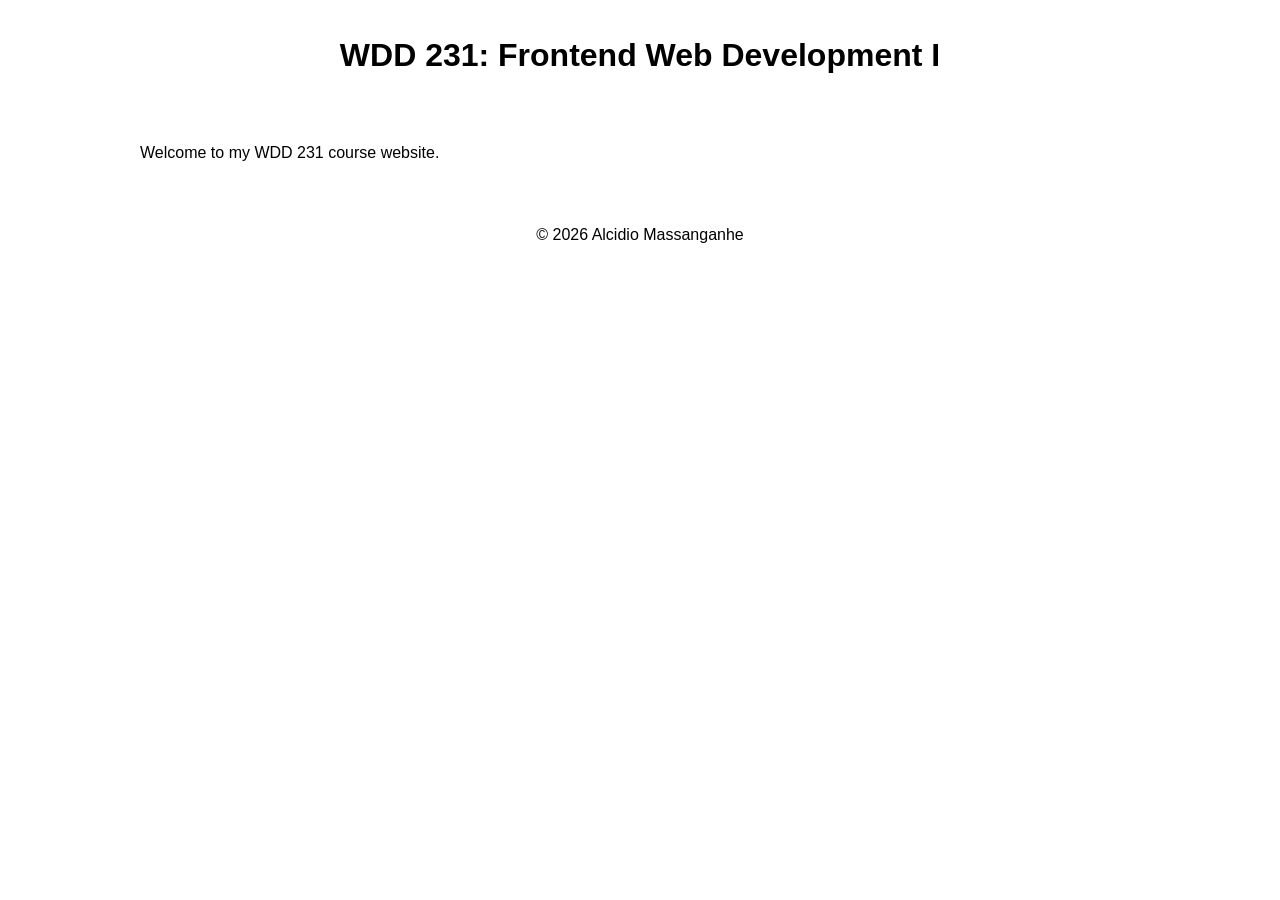
==== index.html @ b091bb1a "Set up WDD 231 website" ====
<!DOCTYPE html>
<html lang="en">
<head>
    <meta charset="UTF-8">
    <meta name="viewport" content="width=device-width, initial-scale=1.0">

    <meta name="description" content="WDD 231 Frontend Web Development course work by Alcidio Massanganhe.">

    <meta name="author" content="Alcidio Massanganhe">

    <title>WDD 231: Frontend Web Development I - Alcidio Massanganhe</title>

    <link rel="stylesheet" href="styles/normalize.css">
    <link rel="stylesheet" href="styles/base.css">
</head>

<body>
    <header>
        <h1>WDD 231: Frontend Web Development I</h1>
    </header>

    <main>
        <p>Welcome to my WDD 231 course website.</p>
    </main>

    <footer>
        <p>&copy; 2026 Alcidio Massanganhe</p>
    </footer>
</body>
</html>
---- styles/base.css ----
body {
    font-family: Arial, sans-serif;
    margin: 0;
    padding: 0;
}

header,
footer {
    padding: 1rem;
    text-align: center;
}

main {
    max-width: 1000px;
    margin: 0 auto;
    padding: 1rem;
}
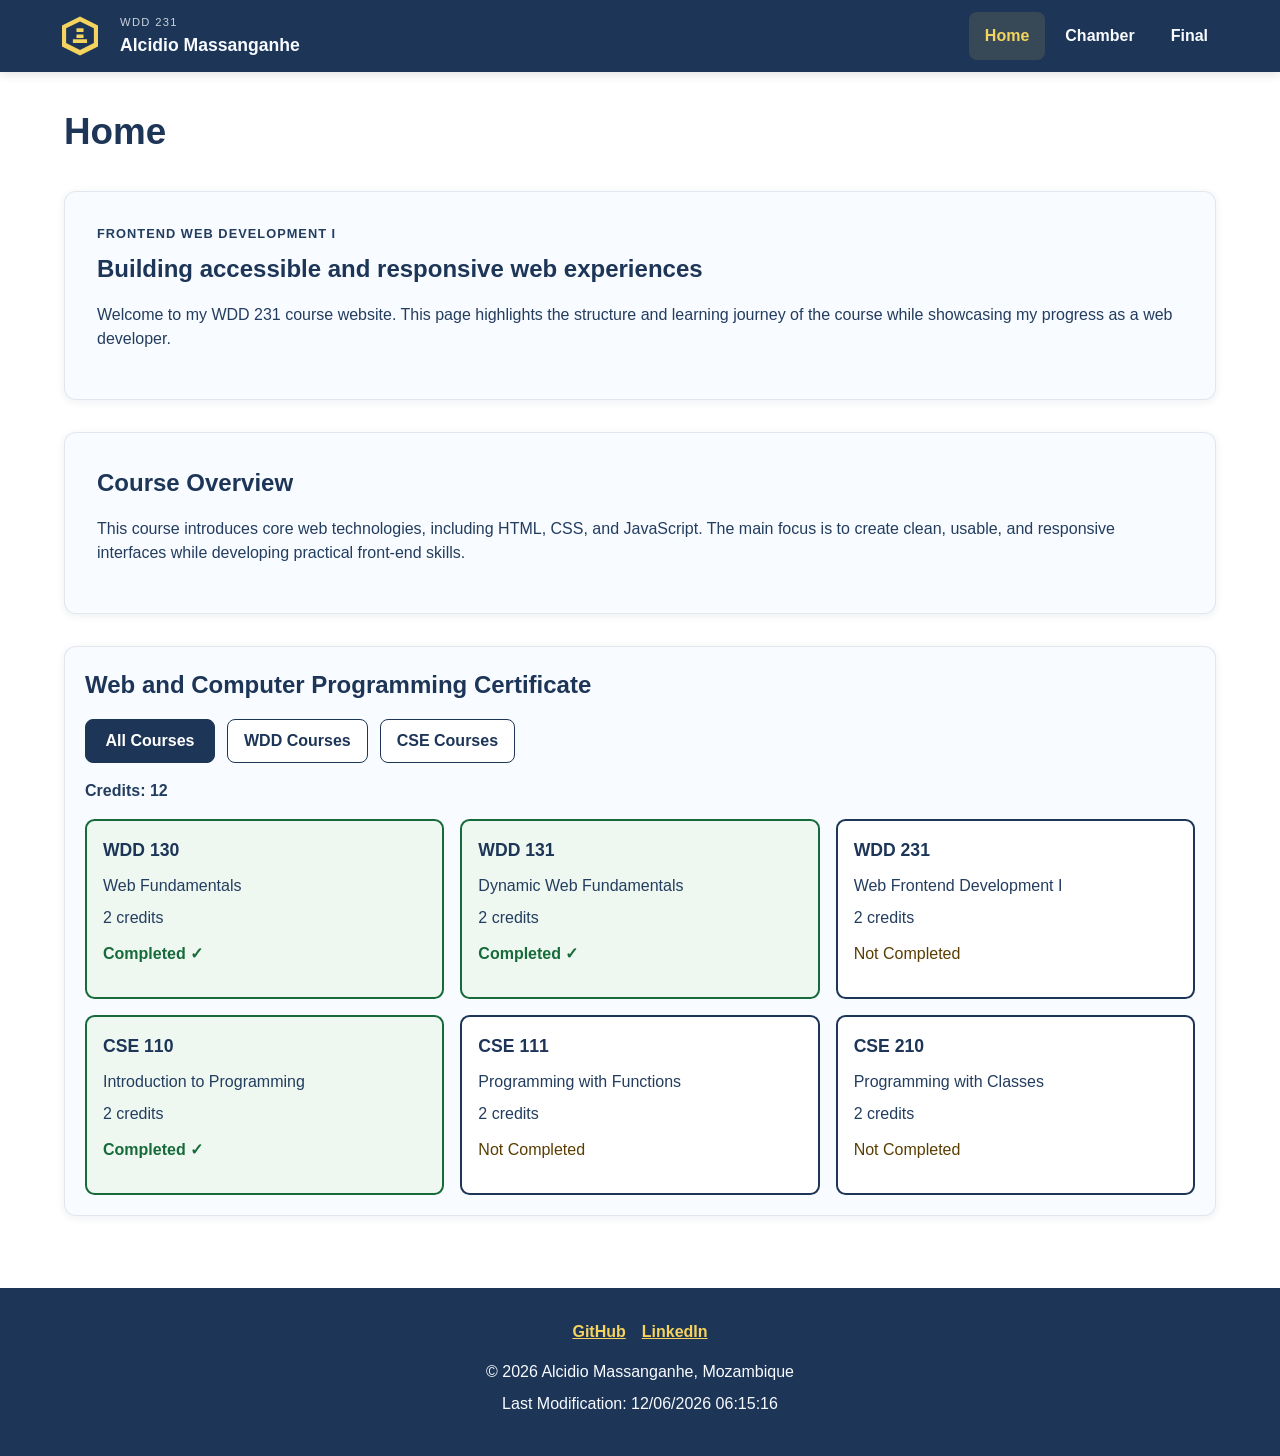
==== commit 22a7e052: "Build WDD 231 course homepage" ====
--- a/index.html
+++ b/index.html
@@ -5,26 +5,186 @@
     <meta name="viewport" content="width=device-width, initial-scale=1.0">
 
     <meta name="description" content="WDD 231 Frontend Web Development course work by Alcidio Massanganhe.">
-
     <meta name="author" content="Alcidio Massanganhe">
 
     <title>WDD 231: Frontend Web Development I - Alcidio Massanganhe</title>
 
     <link rel="stylesheet" href="styles/normalize.css">
-    <link rel="stylesheet" href="styles/base.css">
+    <link rel="stylesheet" href="styles/small.css">
+    <link rel="stylesheet" href="styles/larger.css">
+
+    <script src="scripts/navigation.js" defer></script>
+    <script src="scripts/course.js" defer></script>
+    <script src="scripts/date.js" defer></script>
 </head>
 
 <body>
-    <header>
-        <h1>WDD 231: Frontend Web Development I</h1>
+
+    <header class="site-header">
+        <div class="header-inner">
+
+            <!-- Site logo -->
+            <a class="logo" href="index.html" aria-label="Home page">
+                <svg viewBox="0 0 64 64" role="img" aria-label="WDD 231 logo">
+                    <path d="M32 6 8 18v28l24 12 24-12V18L32 6Zm0 6.5 18.5 9.2v19.6L32 50.5 13.5 41.3V21.7L32 12.5Zm-4.7 9.3h9.4v4.9h-9.4v-4.9Zm0 8.1h9.4v4.9h-9.4v-4.9Zm-4.8 6.4h18.9v4.9H22.5v-4.9Z"/>
+                </svg>
+            </a>
+
+            <!-- Student information -->
+            <div class="brand">
+                <span class="course-name">WDD 231</span>
+                <span class="student-name">Alcidio Massanganhe</span>
+            </div>
+
+            <!-- Mobile menu button -->
+            <button
+                class="nav-toggle"
+                type="button"
+                aria-expanded="false"
+                aria-controls="primary-nav"
+                aria-label="Open menu">
+
+                <span class="bar"></span>
+                <span class="bar"></span>
+                <span class="bar"></span>
+            </button>
+
+            <!-- Main navigation -->
+            <nav
+                id="primary-nav"
+                class="site-nav"
+                aria-label="Main navigation">
+
+                <ul class="nav-list">
+                    <li>
+                        <a href="index.html" class="active">Home</a>
+                    </li>
+
+                    <li>
+                        <a href="chamber.html">Chamber</a>
+                    </li>
+
+                    <li>
+                        <a href="final.html">Final</a>
+                    </li>
+                </ul>
+            </nav>
+
+        </div>
     </header>
 
+
     <main>
-        <p>Welcome to my WDD 231 course website.</p>
+
+        <h1>Home</h1>
+
+        <!-- Section 1 -->
+        <section class="hero section-block">
+            <div class="section-inner">
+                <p class="eyebrow">Frontend Web Development I</p>
+
+                <h2>Building accessible and responsive web experiences</h2>
+
+                <p>
+                    Welcome to my WDD 231 course website. This page highlights
+                    the structure and learning journey of the course while
+                    showcasing my progress as a web developer.
+                </p>
+            </div>
+        </section>
+
+
+        <!-- Section 2 -->
+        <section class="overview section-block">
+            <div class="section-inner">
+                <h2>Course Overview</h2>
+
+                <p>
+                    This course introduces core web technologies, including
+                    HTML, CSS, and JavaScript. The main focus is to create
+                    clean, usable, and responsive interfaces while developing
+                    practical front-end skills.
+                </p>
+            </div>
+        </section>
+
+
+        <!-- Section 3 -->
+        <section class="courses section-block">
+            <div class="section-inner">
+
+                <h2>Web and Computer Programming Certificate</h2>
+
+                <div class="course-filters">
+                    <button
+                        id="all-courses"
+                        class="filter-button active"
+                        type="button">
+                        All Courses
+                    </button>
+
+                    <button
+                        id="wdd-courses"
+                        class="filter-button"
+                        type="button">
+                        WDD Courses
+                    </button>
+
+                    <button
+                        id="cse-courses"
+                        class="filter-button"
+                        type="button">
+                        CSE Courses
+                    </button>
+                </div>
+
+                <p class="credits">
+                    Credits:
+                    <span id="total-credits">0</span>
+                </p>
+
+                <div
+                    id="course-list"
+                    class="course-list"
+                    aria-live="polite">
+                </div>
+
+            </div>
+        </section>
+
     </main>
 
+
     <footer>
-        <p>&copy; 2026 Alcidio Massanganhe</p>
+
+        <div class="social-links">
+            <a
+                href="https://github.com/AlcidioConstantino"
+                target="_blank"
+                rel="noopener noreferrer"
+                aria-label="GitHub">
+                GitHub
+            </a>
+
+            <a
+                href="https://www.linkedin.com/"
+                target="_blank"
+                rel="noopener noreferrer"
+                aria-label="LinkedIn">
+                LinkedIn
+            </a>
+        </div>
+
+        <p>
+            &copy;
+            <span id="currentyear"></span>
+            Alcidio Massanganhe,
+            Mozambique
+        </p>
+
+        <p id="lastModified"></p>
+
     </footer>
+
 </body>
-</html>+</html>
--- a/styles/small.css
+++ b/styles/small.css
@@ -0,0 +1,322 @@
+* {
+    box-sizing: border-box;
+}
+
+body {
+    margin: 0;
+    font-family: Arial, Helvetica, sans-serif;
+    line-height: 1.5;
+    color: #172b4d;
+    background: #ffffff;
+}
+
+img,
+svg {
+    display: block;
+    max-width: 100%;
+}
+
+button,
+a {
+    transition: all 0.2s ease-in-out;
+}
+
+/* =========================
+   HEADER
+   ========================= */
+
+.site-header {
+    background: #1d3557;
+    color: #f8fbff;
+    box-shadow: 0 2px 10px rgba(0, 0, 0, 0.12);
+}
+
+.header-inner {
+    max-width: 1200px;
+    margin: 0 auto;
+    padding: 0.75rem 1rem;
+    display: flex;
+    align-items: center;
+    gap: 0.75rem;
+    position: relative;
+}
+
+.logo {
+    display: inline-flex;
+    align-items: center;
+    justify-content: center;
+    width: 3rem;
+    height: 3rem;
+    color: #f4d35e;
+    text-decoration: none;
+}
+
+.logo svg {
+    width: 100%;
+    height: 100%;
+    fill: currentColor;
+}
+
+.brand {
+    flex: 1;
+    min-width: 0;
+}
+
+.course-name {
+    display: block;
+    margin: 0;
+    font-size: 0.7rem;
+    letter-spacing: 0.12em;
+    text-transform: uppercase;
+    opacity: 0.8;
+}
+
+.student-name {
+    display: block;
+    margin-top: 0.1rem;
+    font-size: 1.1rem;
+    font-weight: 700;
+}
+
+/* =========================
+   MOBILE NAVIGATION
+   ========================= */
+
+.nav-toggle {
+    display: inline-flex;
+    flex-direction: column;
+    justify-content: center;
+    gap: 0.28rem;
+    width: 2.9rem;
+    height: 2.9rem;
+    padding: 0.5rem;
+    border: 1px solid rgba(255, 255, 255, 0.35);
+    border-radius: 0.5rem;
+    background: transparent;
+    cursor: pointer;
+}
+
+.nav-toggle:hover,
+.nav-toggle:focus {
+    background: rgba(244, 211, 94, 0.15);
+}
+
+.nav-toggle .bar {
+    display: block;
+    width: 100%;
+    height: 2px;
+    background: #f8fbff;
+    border-radius: 999px;
+}
+
+.site-nav {
+    position: absolute;
+    top: 100%;
+    left: 0;
+    right: 0;
+    display: none;
+    background: #1d3557;
+    border-top: 1px solid rgba(255, 255, 255, 0.12);
+    z-index: 10;
+}
+
+.site-nav.show {
+    display: block;
+}
+
+.nav-list {
+    list-style: none;
+    margin: 0;
+    padding: 0;
+}
+
+.nav-list li + li {
+    border-top: 1px solid rgba(255, 255, 255, 0.12);
+}
+
+.nav-list a {
+    display: block;
+    padding: 0.9rem 1rem;
+    color: #f8fbff;
+    text-decoration: none;
+    font-weight: 600;
+}
+
+.nav-list a:hover,
+.nav-list a:focus,
+.nav-list a.active {
+    background: rgba(244, 211, 94, 0.12);
+    color: #f4d35e;
+}
+
+/* =========================
+   MAIN
+   ========================= */
+
+main {
+    max-width: 1200px;
+    margin: 0 auto;
+    padding: 1rem;
+}
+
+main > h1 {
+    margin: 0.5rem 0 0;
+    color: #1d3557;
+    font-size: 2rem;
+}
+
+.section-block {
+    padding: 1rem 0;
+}
+
+.section-inner {
+    background: #f8fbff;
+    border: 1px solid rgba(29, 53, 87, 0.1);
+    border-radius: 0.75rem;
+    padding: 1.25rem;
+    box-shadow: 0 2px 8px rgba(29, 53, 87, 0.08);
+}
+
+.eyebrow {
+    margin: 0 0 0.5rem;
+    color: #1d3557;
+    font-size: 0.8rem;
+    font-weight: 700;
+    letter-spacing: 0.08em;
+    text-transform: uppercase;
+}
+
+.hero h2,
+.overview h2,
+.courses h2 {
+    margin-top: 0;
+    margin-bottom: 0.75rem;
+    color: #1d3557;
+}
+
+.hero p,
+.overview p,
+.courses p {
+    color: #233d5f;
+}
+
+/* =========================
+   COURSE FILTERS
+   ========================= */
+
+.course-filters {
+    display: flex;
+    flex-direction: column;
+    gap: 0.6rem;
+    margin: 1rem 0;
+}
+
+.filter-button {
+    min-height: 44px;
+    padding: 0.7rem 1rem;
+    border: 1px solid #1d3557;
+    border-radius: 0.5rem;
+    background: #ffffff;
+    color: #1d3557;
+    font-weight: 700;
+    cursor: pointer;
+}
+
+.filter-button:hover,
+.filter-button:focus {
+    background: #e9f0f8;
+}
+
+.filter-button.active {
+    background: #1d3557;
+    color: #ffffff;
+}
+
+/* =========================
+   CREDITS
+   ========================= */
+
+.credits {
+    margin: 1rem 0;
+    font-weight: 700;
+    color: #1d3557;
+}
+
+/* =========================
+   COURSE CARDS
+   ========================= */
+
+.course-list {
+    display: grid;
+    grid-template-columns: 1fr;
+    gap: 0.75rem;
+    margin-top: 1rem;
+}
+
+.course-card {
+    padding: 1rem;
+    border: 2px solid #1d3557;
+    border-radius: 0.6rem;
+    background: #ffffff;
+}
+
+.course-card h3 {
+    margin: 0 0 0.4rem;
+    color: #1d3557;
+    font-size: 1.1rem;
+}
+
+.course-card p {
+    margin: 0.25rem 0;
+    color: #233d5f;
+}
+
+.course-card strong {
+    display: inline-block;
+    margin-top: 0.5rem;
+    color: #176b3a;
+}
+
+.course-card span {
+    display: inline-block;
+    margin-top: 0.5rem;
+    color: #5a3d00;
+}
+
+.course-card.completed {
+    background: #eef8f1;
+    border-color: #176b3a;
+}
+
+/* =========================
+   FOOTER
+   ========================= */
+
+footer {
+    margin-top: 2rem;
+    padding: 1.5rem 1rem;
+    background: #1d3557;
+    color: #f8fbff;
+    text-align: center;
+}
+
+footer p {
+    margin: 0.5rem 0;
+}
+
+.social-links {
+    display: flex;
+    justify-content: center;
+    gap: 1rem;
+    margin-bottom: 1rem;
+}
+
+.social-links a {
+    color: #f4d35e;
+    font-weight: 700;
+}
+
+.social-links a:hover,
+.social-links a:focus {
+    color: #ffffff;
+}
--- a/styles/larger.css
+++ b/styles/larger.css
@@ -0,0 +1,106 @@
+@media screen and (min-width: 700px) {
+
+    /* =========================
+       HEADER
+       ========================= */
+
+    .header-inner {
+        gap: 1rem;
+    }
+
+    .nav-toggle {
+        display: none;
+    }
+
+    .site-nav {
+        position: static;
+        display: block;
+        flex: 1;
+        background: transparent;
+        border-top: none;
+    }
+
+    .nav-list {
+        display: flex;
+        justify-content: flex-end;
+        align-items: center;
+        gap: 0.25rem;
+    }
+
+    .nav-list li + li {
+        border-top: none;
+    }
+
+    .nav-list a {
+        padding: 0.75rem 1rem;
+        border-radius: 0.5rem;
+    }
+
+
+    /* =========================
+       MAIN LAYOUT
+       ========================= */
+
+    main {
+        padding: 1.5rem;
+    }
+
+    main > h1 {
+        font-size: 2.3rem;
+        margin-bottom: 1rem;
+    }
+
+
+    /* =========================
+       HERO + OVERVIEW
+       ========================= */
+
+    .hero .section-inner {
+        padding: 2rem;
+    }
+
+    .overview .section-inner {
+        padding: 2rem;
+    }
+
+
+    /* =========================
+       COURSE SECTION
+       ========================= */
+
+    .course-filters {
+        flex-direction: row;
+        flex-wrap: wrap;
+        gap: 0.75rem;
+    }
+
+    .filter-button {
+        min-width: 130px;
+    }
+
+
+    /* =========================
+       COURSE CARDS
+       ========================= */
+
+    .course-list {
+        grid-template-columns: repeat(3, 1fr);
+        gap: 1rem;
+    }
+
+    .course-card {
+        min-height: 180px;
+        display: flex;
+        flex-direction: column;
+        justify-content: flex-start;
+    }
+
+
+    /* =========================
+       FOOTER
+       ========================= */
+
+    footer {
+        padding: 2rem;
+    }
+}
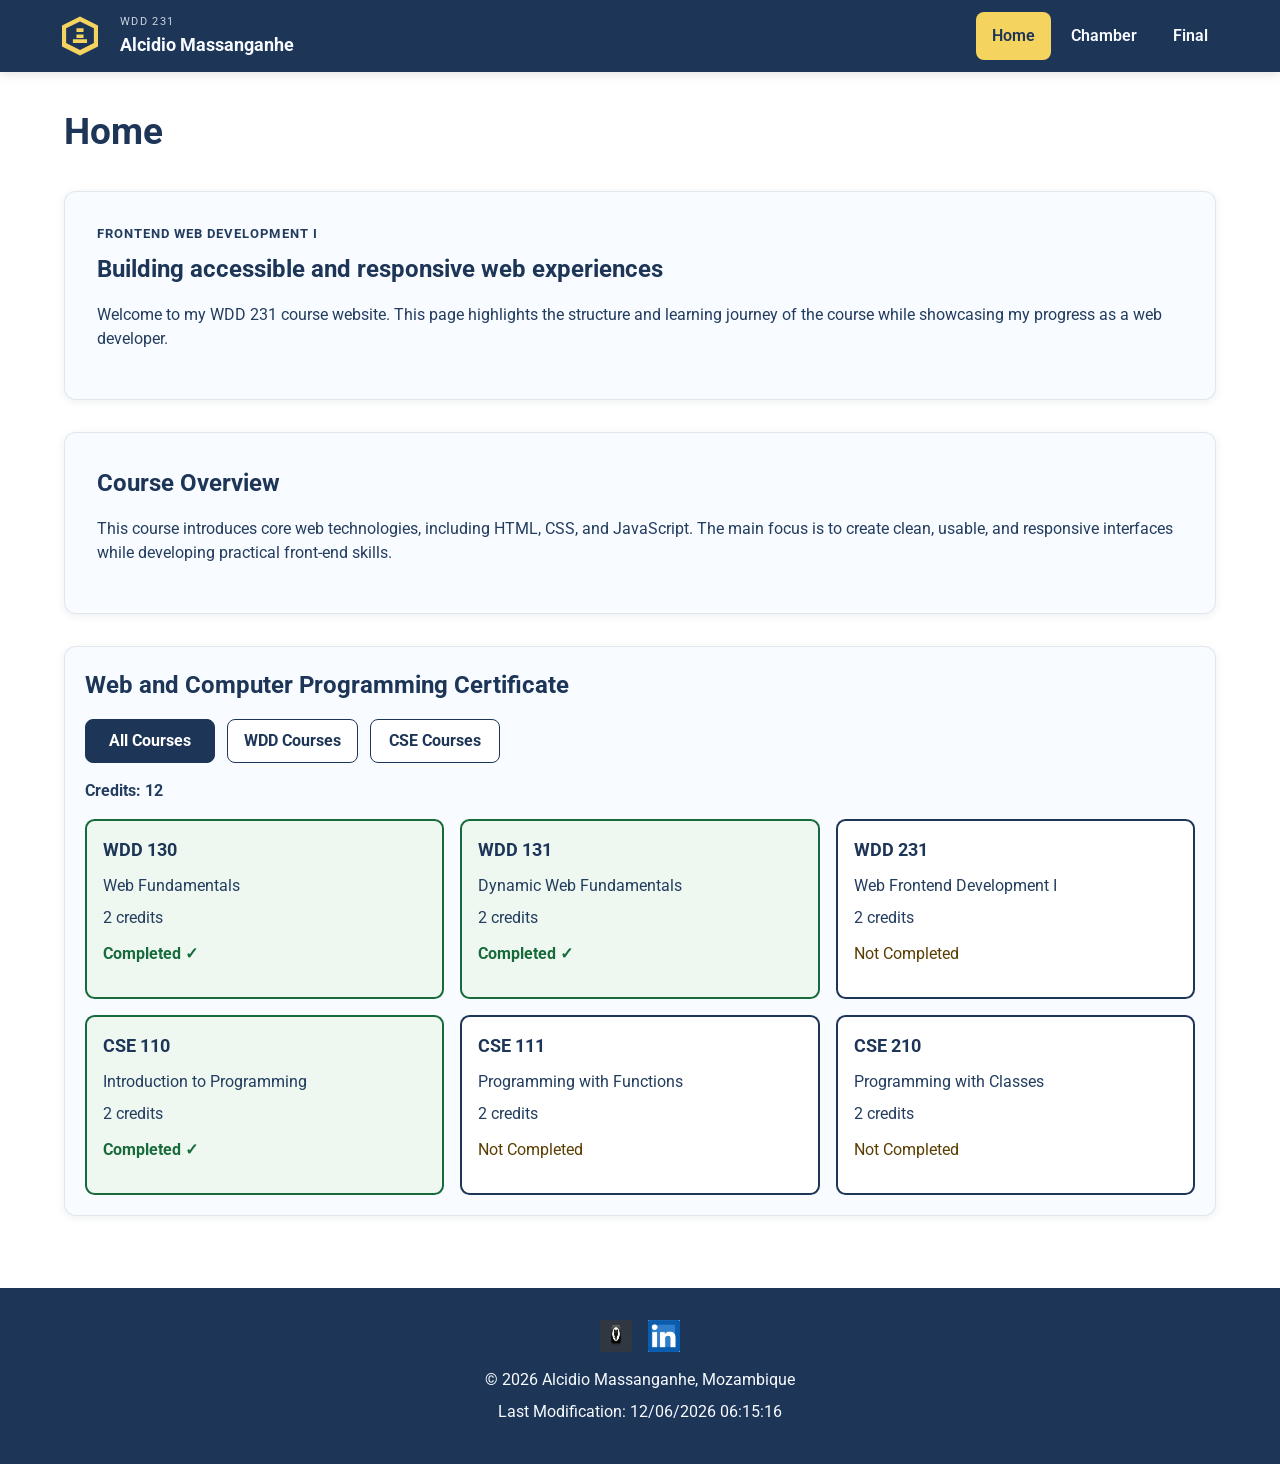
==== commit 7abb50a8: "add" ====
--- a/index.html
+++ b/index.html
@@ -8,6 +8,10 @@
     <meta name="author" content="Alcidio Massanganhe">
 
     <title>WDD 231: Frontend Web Development I - Alcidio Massanganhe</title>
+
+    <link rel="preconnect" href="https://fonts.googleapis.com">
+    <link rel="preconnect" href="https://fonts.gstatic.com" crossorigin>
+    <link href="https://fonts.googleapis.com/css2?family=Roboto:wght@400;500;700&display=swap" rel="stylesheet">
 
     <link rel="stylesheet" href="styles/normalize.css">
     <link rel="stylesheet" href="styles/small.css">
@@ -163,7 +167,7 @@
                 target="_blank"
                 rel="noopener noreferrer"
                 aria-label="GitHub">
-                GitHub
+                <img src="images/github.jng.jpg" alt="GitHub" width="32" height="32">
             </a>
 
             <a
@@ -171,7 +175,7 @@
                 target="_blank"
                 rel="noopener noreferrer"
                 aria-label="LinkedIn">
-                LinkedIn
+                <img src="images/linkedin.png" alt="LinkedIn" width="32" height="32">
             </a>
         </div>
 
@@ -188,3 +192,6 @@
 
 </body>
 </html>
+
+
+
--- a/styles/small.css
+++ b/styles/small.css
@@ -4,7 +4,7 @@
 
 body {
     margin: 0;
-    font-family: Arial, Helvetica, sans-serif;
+    font-family: "Roboto", sans-serif;
     line-height: 1.5;
     color: #172b4d;
     background: #ffffff;
@@ -143,10 +143,14 @@
 }
 
 .nav-list a:hover,
-.nav-list a:focus,
-.nav-list a.active {
+.nav-list a:focus {
     background: rgba(244, 211, 94, 0.12);
     color: #f4d35e;
+}
+
+.nav-list a.active {
+    background: #f4d35e;
+    color: #1d3557;
 }
 
 /* =========================
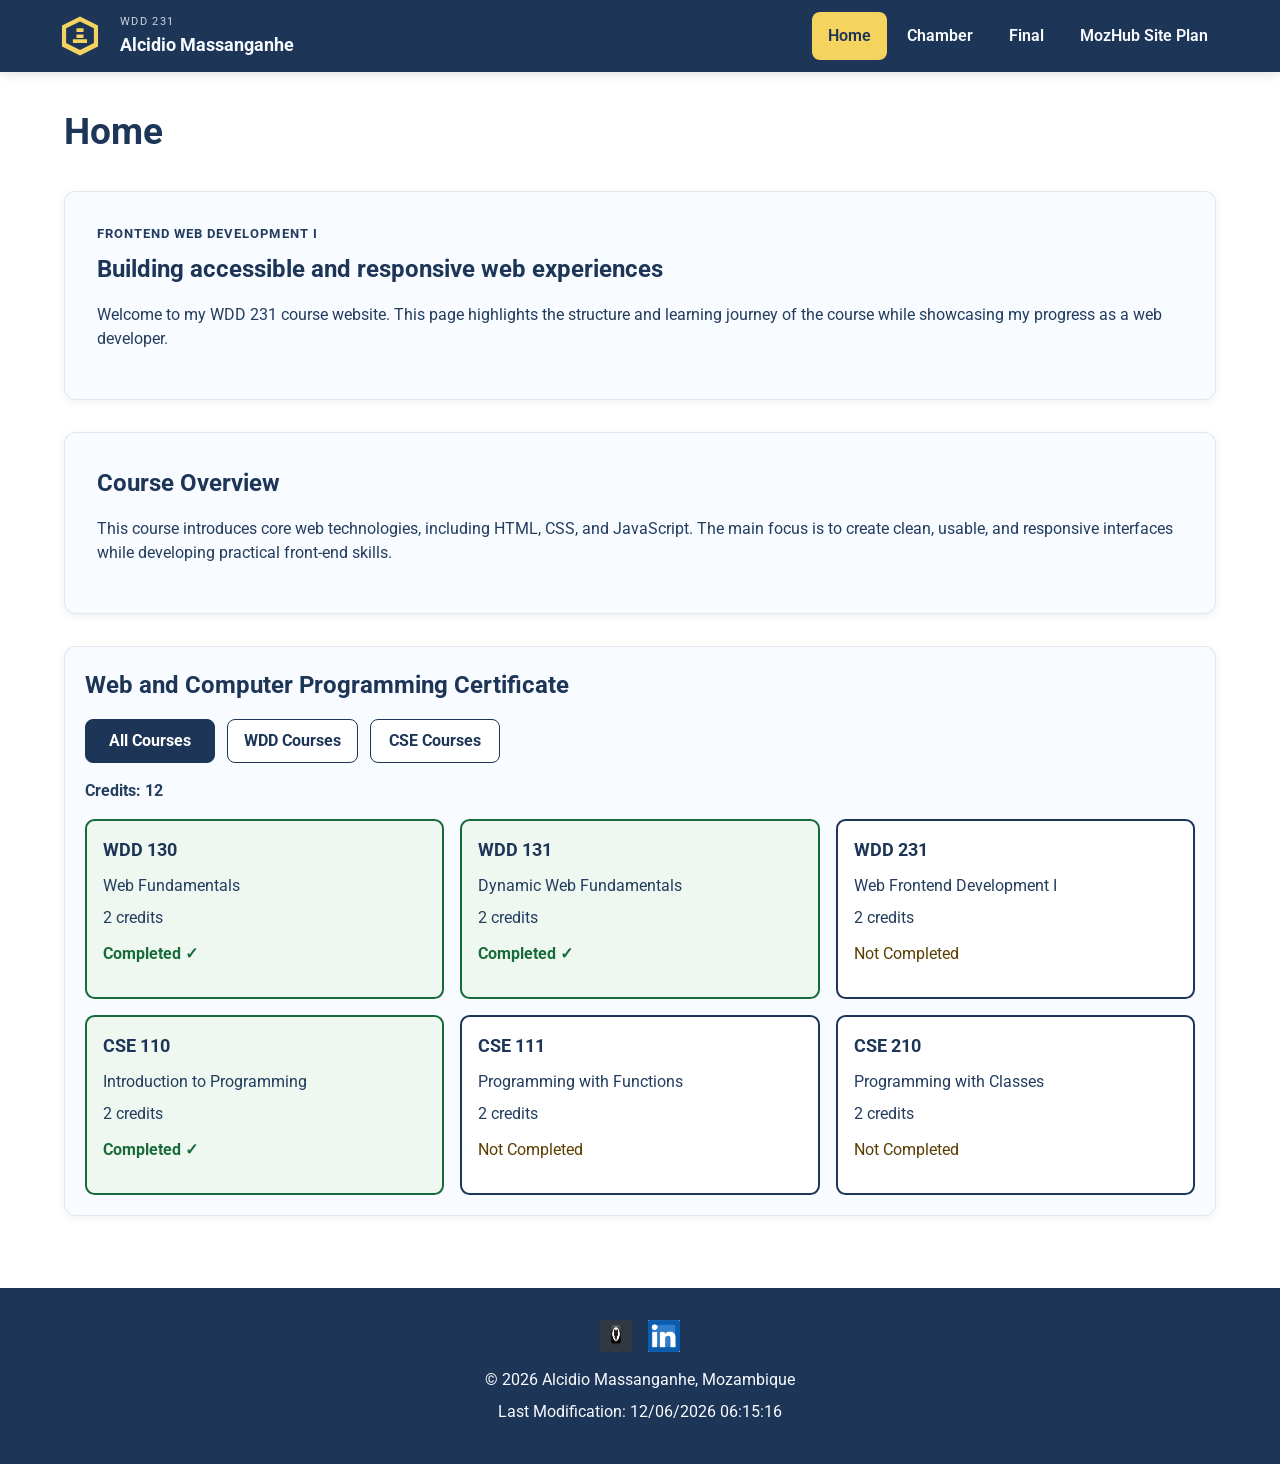
==== commit eb6a4cd2: "add" ====
--- a/index.html
+++ b/index.html
@@ -6,6 +6,10 @@
 
     <meta name="description" content="WDD 231 Frontend Web Development course work by Alcidio Massanganhe.">
     <meta name="author" content="Alcidio Massanganhe">
+    <meta property="og:title" content="WDD 231: Frontend Web Development I - Alcidio Massanganhe">
+    <meta property="og:description" content="WDD 231 Frontend Web Development course work by Alcidio Massanganhe.">
+    <meta property="og:image" content="https://alcidioconstantino.github.io/wdd231/images/linkedin.png">
+    <meta property="og:url" content="https://alcidioconstantino.github.io/wdd231/">
 
     <title>WDD 231: Frontend Web Development I - Alcidio Massanganhe</title>
 
@@ -68,8 +72,12 @@
                         <a href="chamber.html">Chamber</a>
                     </li>
 
+                                        <li>
+                        <a href="final/index.html">Final</a>
+                    </li>
+
                     <li>
-                        <a href="final.html">Final</a>
+                        <a href="siteplan/index.html">MozHub Site Plan</a>
                     </li>
                 </ul>
             </nav>
